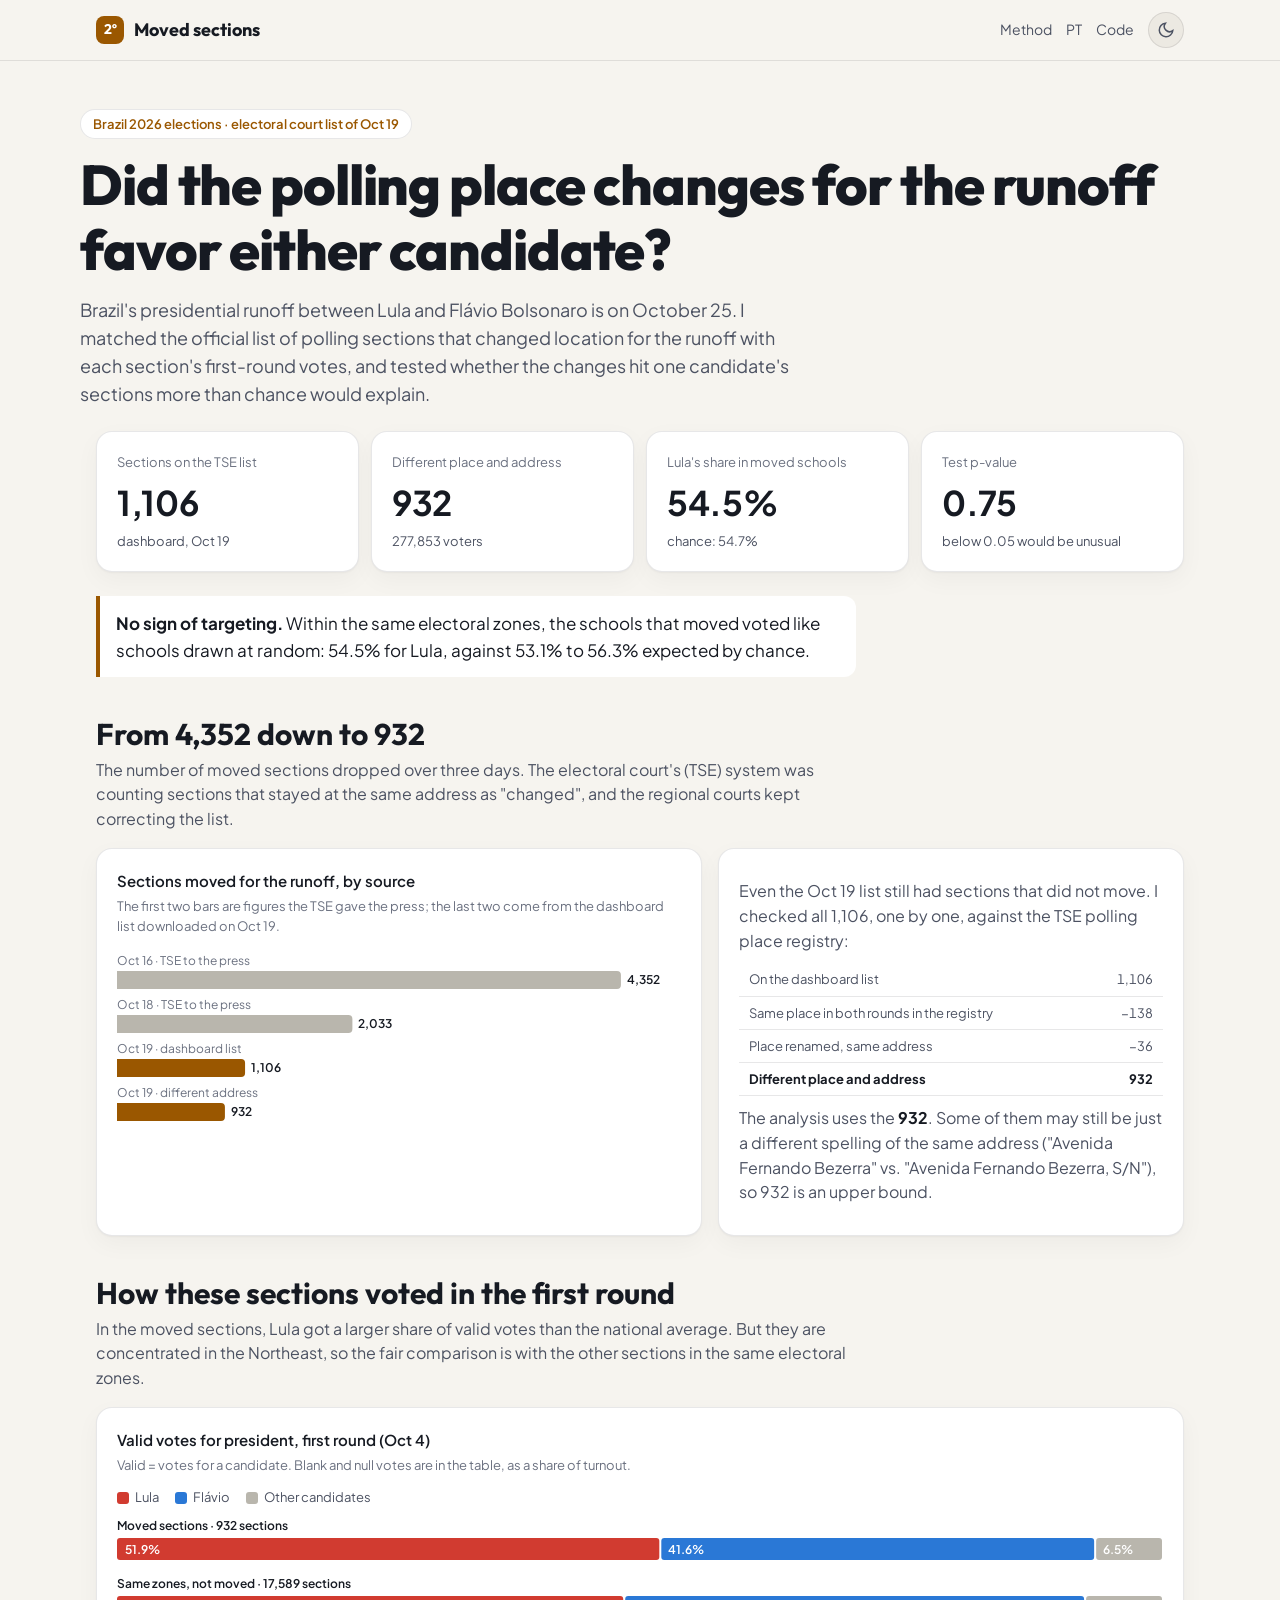
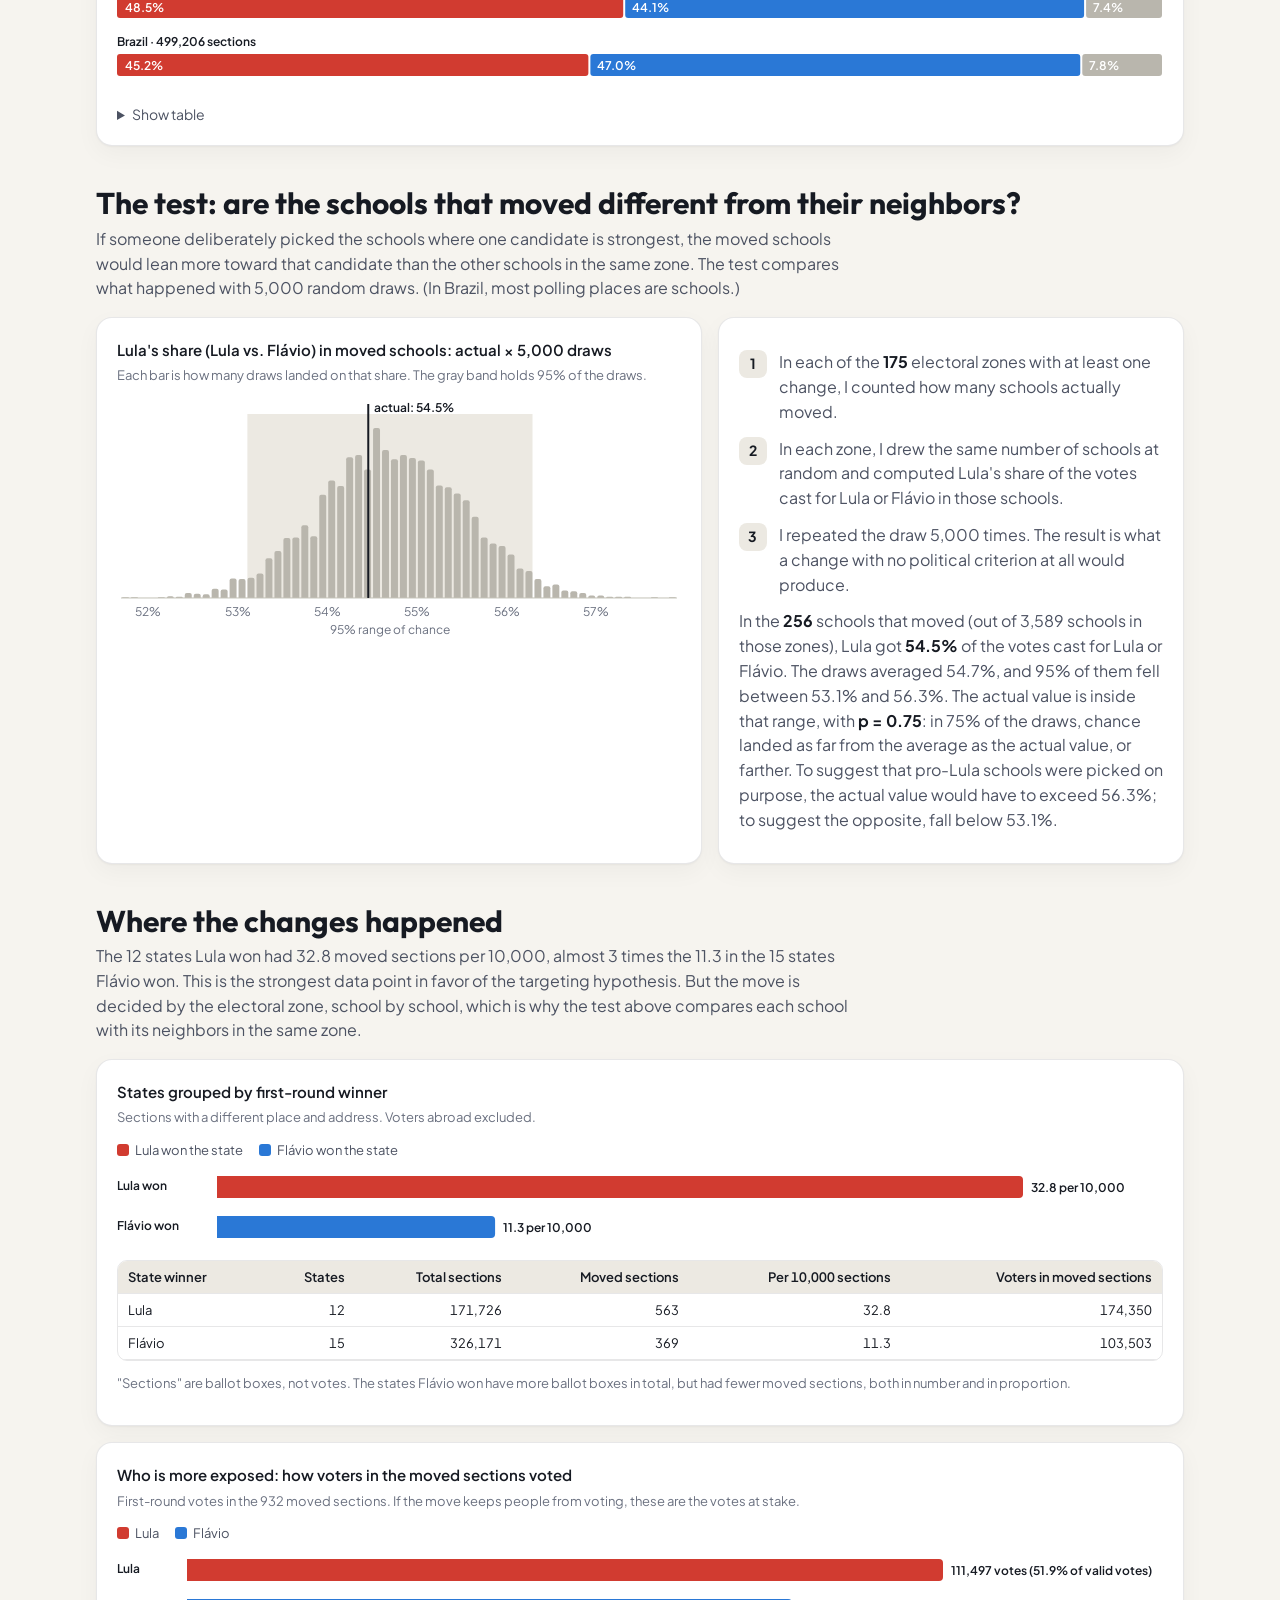
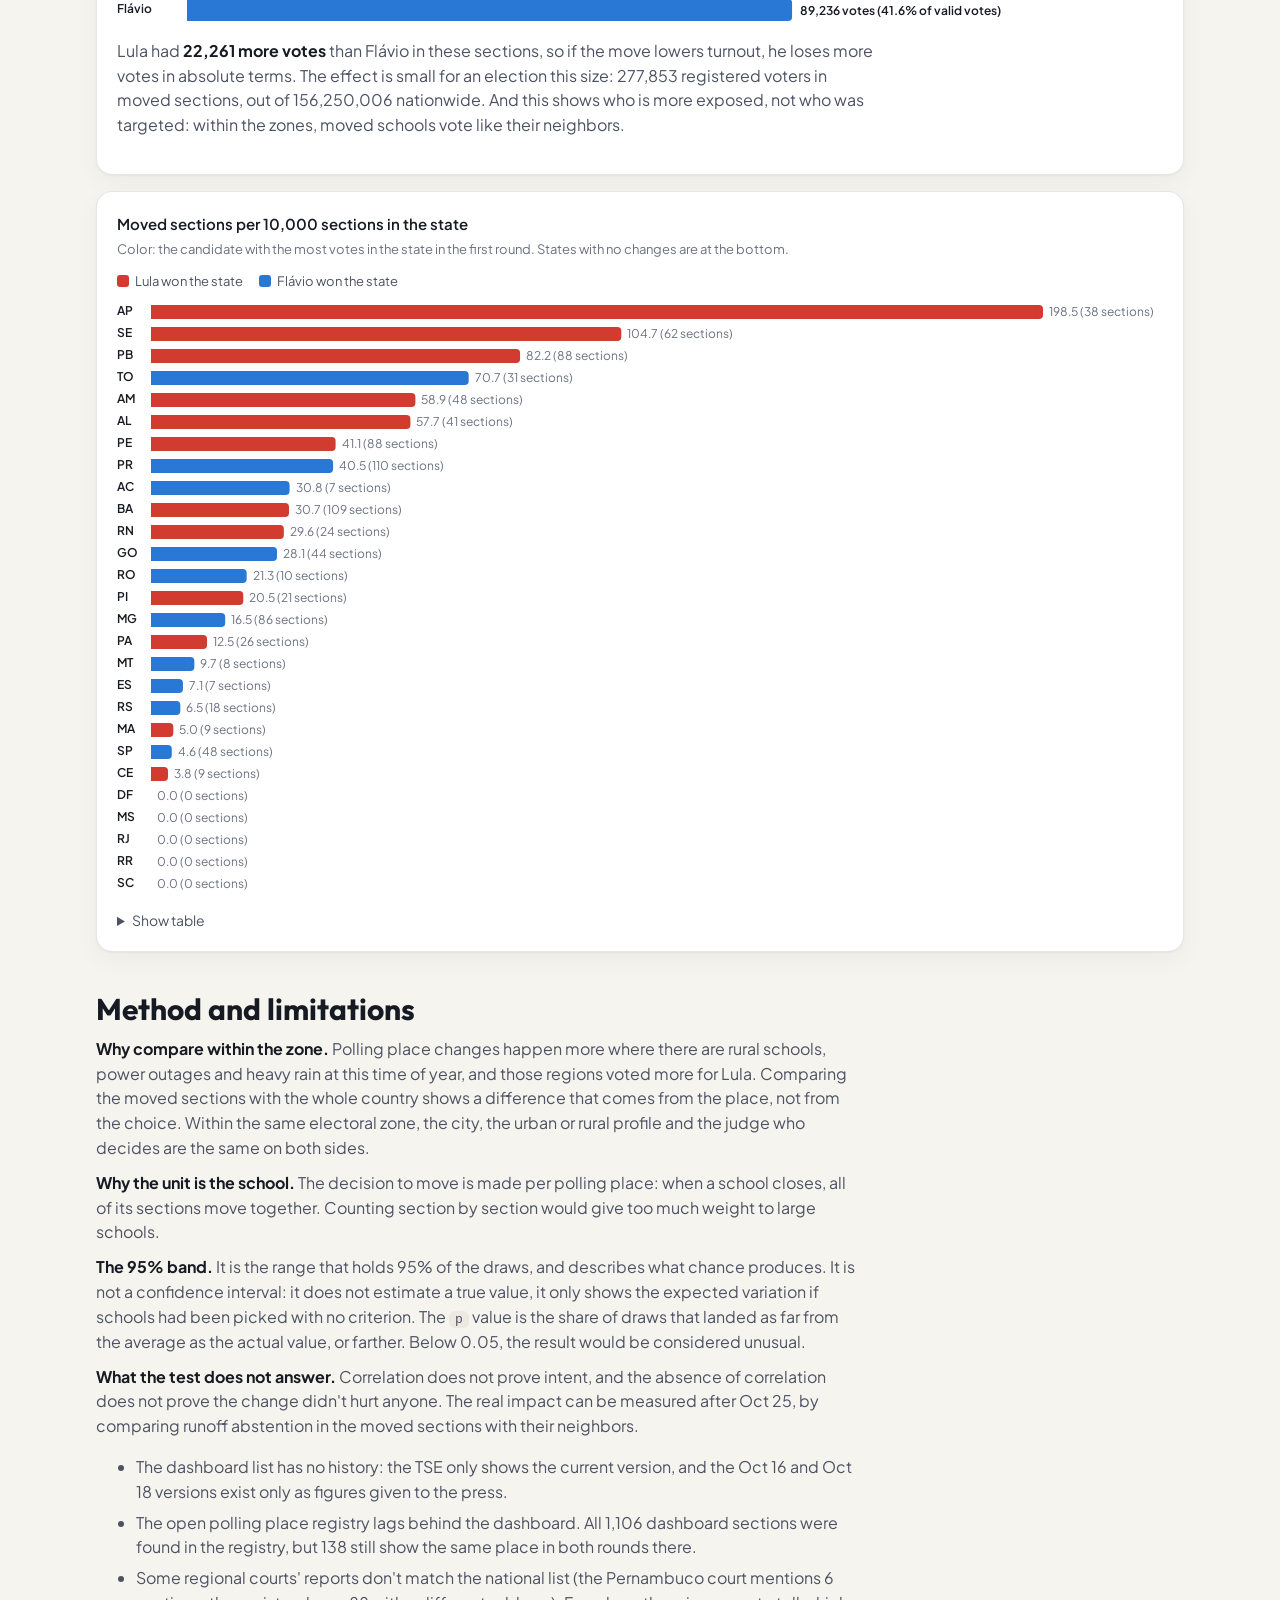
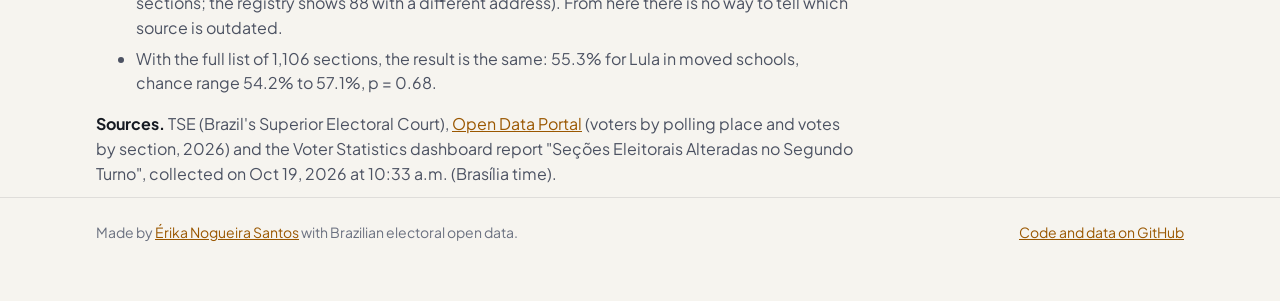
==== site/en/index.html @ f6864c17 "Adiciona a versão da página em inglês Página em site/en/ com os mesmos dados e gráficos, link PT/EN " ====
<!doctype html>
<html lang="en">
  <head>
    <meta charset="utf-8" />
    <meta name="viewport" content="width=device-width, initial-scale=1" />
    <title>Moved polling sections in Brazil's runoff</title>
    <meta name="description" content="Did the polling place changes for Brazil's 2026 presidential runoff favor either candidate? The electoral court's list matched with first-round votes, section by section, and a permutation test within each electoral zone." />
    <meta property="og:title" content="Moved polling sections in Brazil's 2026 runoff" />
    <meta property="og:description" content="Did the polling place changes favor either candidate? Brazilian electoral open data, section by section." />
    <meta property="og:type" content="website" />
    <meta name="color-scheme" content="light dark" />
    <script>
      // Tema antes do primeiro paint: escolha salva > preferência do sistema.
      (function () {
        var t = null;
        try { t = localStorage.getItem("tema"); } catch (e) {}
        if (t === "light" || t === "dark") document.documentElement.setAttribute("data-theme", t);
      })();
    </script>
    <link rel="preconnect" href="https://fonts.googleapis.com" />
    <link rel="preconnect" href="https://fonts.gstatic.com" crossorigin />
    <link href="https://fonts.googleapis.com/css2?family=Outfit:wght@600;700;800&family=Plus+Jakarta+Sans:wght@400;500;600;700&display=swap" rel="stylesheet" />
    <link rel="alternate" hreflang="pt-BR" href="../" />
    <link rel="stylesheet" href="../style.css" />
  </head>
  <body>
    <header class="topo">
      <div class="wrap">
        <a class="marca" href="./"><span>2º</span>Moved sections</a>
        <nav>
          <a href="#metodo">Method</a>
          <a href="../" lang="pt-BR" hreflang="pt-BR" title="Versão em português">PT</a>
          <a href="https://github.com/ErikaNSantos/secoes-2turno-2026">Code</a>
          <button class="btn-tema" id="btn-tema" type="button" aria-label="Toggle theme"></button>
        </nav>
      </div>
    </header>

    <div class="wrap abertura">
      <span class="selo">Brazil 2026 elections · electoral court list of Oct 19</span>
      <h1>Did the polling place changes for the runoff favor either candidate?</h1>
      <p>Brazil's presidential runoff between Lula and Flávio Bolsonaro is on October 25. I matched the official list of polling sections that changed location for the runoff with each section's first-round votes, and tested whether the changes hit one candidate's sections more than chance would explain.</p>
    </div>

    <main class="wrap">
      <div class="tiles" id="tiles"></div>

      <div class="veredito" id="veredito"></div>

      <section class="bloco">
        <h2>From 4,352 down to 932</h2>
        <p class="lead">The number of moved sections dropped over three days. The electoral court's (TSE) system was counting sections that stayed at the same address as "changed", and the regional courts kept correcting the list.</p>
        <div class="grade-2">
          <div class="cartao">
            <p class="titulo-grafico">Sections moved for the runoff, by source</p>
            <p class="sub-grafico">The first two bars are figures the TSE gave the press; the last two come from the dashboard list downloaded on Oct 19.</p>
            <div class="grafico" id="g-funil"></div>
          </div>
          <div class="cartao texto">
            <p>Even the Oct 19 list still had sections that did not move. I checked all 1,106, one by one, against the TSE polling place registry:</p>
            <div id="limpeza"></div>
            <p>The analysis uses the <strong>932</strong>. Some of them may still be just a different spelling of the same address ("Avenida Fernando Bezerra" vs. "Avenida Fernando Bezerra, S/N"), so 932 is an upper bound.</p>
          </div>
        </div>
      </section>

      <section class="bloco">
        <h2>How these sections voted in the first round</h2>
        <p class="lead">In the moved sections, Lula got a larger share of valid votes than the national average. But they are concentrated in the Northeast, so the fair comparison is with the other sections in the same electoral zones.</p>
        <div class="cartao">
          <p class="titulo-grafico">Valid votes for president, first round (Oct 4)</p>
          <p class="sub-grafico">Valid = votes for a candidate. Blank and null votes are in the table, as a share of turnout.</p>
          <div class="legenda" id="leg-votos"></div>
          <div class="grafico" id="g-votos"></div>
          <details class="tabela"><summary>Show table</summary><div class="tabela-rolagem" id="t-votos"></div></details>
        </div>
      </section>

      <section class="bloco">
        <h2>The test: are the schools that moved different from their neighbors?</h2>
        <p class="lead">If someone deliberately picked the schools where one candidate is strongest, the moved schools would lean more toward that candidate than the other schools in the same zone. The test compares what happened with 5,000 random draws. (In Brazil, most polling places are schools.)</p>
        <div class="grade-2">
          <div class="cartao">
            <p class="titulo-grafico">Lula's share (Lula vs. Flávio) in moved schools: actual × 5,000 draws</p>
            <p class="sub-grafico">Each bar is how many draws landed on that share. The gray band holds 95% of the draws.</p>
            <div class="grafico" id="g-perm"></div>
          </div>
          <div class="cartao texto">
            <ol class="passos">
              <li>In each of the <strong id="n-zonas"></strong> electoral zones with at least one change, I counted how many schools actually moved.</li>
              <li>In each zone, I drew the same number of schools at random and computed Lula's share of the votes cast for Lula or Flávio in those schools.</li>
              <li>I repeated the draw 5,000 times. The result is what a change with no political criterion at all would produce.</li>
            </ol>
            <p id="txt-perm"></p>
          </div>
        </div>
      </section>

      <section class="bloco">
        <h2>Where the changes happened</h2>
        <p class="lead" id="lead-estados"></p>
        <div class="cartao" style="margin-bottom:16px">
          <p class="titulo-grafico">States grouped by first-round winner</p>
          <p class="sub-grafico">Sections with a different place and address. Voters abroad excluded.</p>
          <div class="legenda" id="leg-vencedor"></div>
          <div class="grafico" id="g-vencedor"></div>
          <div class="tabela-rolagem" id="t-vencedor" style="margin-top:12px"></div>
          <p class="sub-grafico" style="margin-top:12px">"Sections" are ballot boxes, not votes. The states Flávio won have more ballot boxes in total, but had fewer moved sections, both in number and in proportion.</p>
        </div>
        <div class="cartao" style="margin-bottom:16px">
          <p class="titulo-grafico">Who is more exposed: how voters in the moved sections voted</p>
          <p class="sub-grafico">First-round votes in the 932 moved sections. If the move keeps people from voting, these are the votes at stake.</p>
          <div class="legenda" id="leg-expostos"></div>
          <div class="grafico" id="g-expostos"></div>
          <p class="texto" id="txt-expostos" style="margin-top:8px"></p>
        </div>
        <div class="cartao">
          <p class="titulo-grafico">Moved sections per 10,000 sections in the state</p>
          <p class="sub-grafico">Color: the candidate with the most votes in the state in the first round. States with no changes are at the bottom.</p>
          <div class="legenda" id="leg-estados"></div>
          <div class="grafico" id="g-estados"></div>
          <details class="tabela"><summary>Show table</summary><div class="tabela-rolagem" id="t-estados"></div></details>
        </div>
      </section>

      <section class="bloco" id="metodo">
        <h2>Method and limitations</h2>
        <div class="texto metodo">
          <p><strong>Why compare within the zone.</strong> Polling place changes happen more where there are rural schools, power outages and heavy rain at this time of year, and those regions voted more for Lula. Comparing the moved sections with the whole country shows a difference that comes from the place, not from the choice. Within the same electoral zone, the city, the urban or rural profile and the judge who decides are the same on both sides.</p>
          <p><strong>Why the unit is the school.</strong> The decision to move is made per polling place: when a school closes, all of its sections move together. Counting section by section would give too much weight to large schools.</p>
          <p><strong>The 95% band.</strong> It is the range that holds 95% of the draws, and describes what chance produces. It is not a confidence interval: it does not estimate a true value, it only shows the expected variation if schools had been picked with no criterion. The <code>p</code> value is the share of draws that landed as far from the average as the actual value, or farther. Below 0.05, the result would be considered unusual.</p>
          <p><strong>What the test does not answer.</strong> Correlation does not prove intent, and the absence of correlation does not prove the change didn't hurt anyone. The real impact can be measured after Oct 25, by comparing runoff abstention in the moved sections with their neighbors.</p>
          <ul>
            <li>The dashboard list has no history: the TSE only shows the current version, and the Oct 16 and Oct 18 versions exist only as figures given to the press.</li>
            <li>The open polling place registry lags behind the dashboard. All 1,106 dashboard sections were found in the registry, but 138 still show the same place in both rounds there.</li>
            <li>Some regional courts' reports don't match the national list (the Pernambuco court mentions 6 sections; the registry shows 88 with a different address). From here there is no way to tell which source is outdated.</li>
            <li>With the full list of 1,106 sections, the result is the same: <span id="txt-todas"></span>.</li>
          </ul>
          <p><strong>Sources.</strong> TSE (Brazil's Superior Electoral Court), <a href="https://dadosabertos.tse.jus.br/">Open Data Portal</a> (voters by polling place and votes by section, 2026) and the Voter Statistics dashboard report "Seções Eleitorais Alteradas no Segundo Turno", collected on Oct 19, 2026 at 10:33 a.m. (Brasília time).</p>
        </div>
      </section>
    </main>

    <footer>
      <div class="wrap">
        <span>Made by <a href="https://erikansantos.github.io">Érika Nogueira Santos</a> with Brazilian electoral open data.</span>
        <a href="https://github.com/ErikaNSantos/secoes-2turno-2026">Code and data on GitHub</a>
      </div>
    </footer>

    <div class="tooltip" id="tooltip" role="status" aria-live="polite"></div>
    <script src="../app.js"></script>
  </body>
</html>
---- site/style.css ----
/* Seções alteradas no 2º turno. Mesmos tons do portfólio (papel / grafite + âmbar) para a interface;
   cores de dado validadas para daltonismo nos temas claro e escuro. */

:root {
  color-scheme: light;
  --bg: #f6f4ef;
  --surface: #ffffff;
  --surface-2: #ece9e2;
  --ink: #161a22;
  --ink-2: #4c5262;
  --muted: #6b7180;
  --line: rgba(22, 26, 34, 0.1);
  --grid: #e6e3dc;
  --axis: #c3c2b7;
  --accent: #9a5700; /* âmbar escuro: 5,1:1 sobre o fundo */
  --accent-ink: #ffffff;
  --series-1: #2a78d6; /* azul */
  --series-2: #eb6834; /* laranja */
  --lula: #d13b30; /* vermelho */
  --flavio: #2a78d6; /* azul */
  --series-3: #1baf7a; /* verde-água: 3º espaço da paleta validada */
  --neutral: #b9b6ad; /* barras sem destaque */
  --seq-0: #cde2fb;
  --seq-1: #9ec5f4;
  --seq-2: #6da7ec;
  --seq-3: #3987e5;
  --seq-4: #256abf;
  --seq-5: #184f95;
  --seq-6: #0d366b;
  --good: #006300;
  --bad: #b3261e;
  --shadow: 0 1px 2px rgba(22, 26, 34, 0.04), 0 8px 24px rgba(22, 26, 34, 0.04);
}

@media (prefers-color-scheme: dark) {
  :root:not([data-theme="light"]) {
    color-scheme: dark;
    --bg: #0b0e14;
    --surface: #161c26;
    --surface-2: #1e2532;
    --ink: #eef0f4;
    --ink-2: #b4bacb;
    --muted: #8b93a7;
    --line: rgba(255, 255, 255, 0.08);
    --grid: #262d3a;
    --axis: #3a4252;
    --accent: #f0a028;
    --accent-ink: #0b0e14;
    --series-1: #3987e5;
    --series-2: #d95926;
    --lula: #e5534b;
    --flavio: #3987e5;
    --series-3: #199e70;
    --neutral: #4a5163;
    --seq-0: #13233b;
    --seq-1: #104281;
    --seq-2: #1c5cab;
    --seq-3: #2a78d6;
    --seq-4: #5598e7;
    --seq-5: #86b6ef;
    --seq-6: #cde2fb;
    --good: #2fbf4a;
    --bad: #ff8a80;
    --shadow: none;
  }
}

:root[data-theme="dark"] {
  color-scheme: dark;
  --bg: #0b0e14;
  --surface: #161c26;
  --surface-2: #1e2532;
  --ink: #eef0f4;
  --ink-2: #b4bacb;
  --muted: #8b93a7;
  --line: rgba(255, 255, 255, 0.08);
  --grid: #262d3a;
  --axis: #3a4252;
  --accent: #f0a028;
  --accent-ink: #0b0e14;
  --series-1: #3987e5;
  --series-2: #d95926;
  --lula: #e5534b;
  --flavio: #3987e5;
  --series-3: #199e70;
  --neutral: #4a5163;
  --seq-0: #13233b;
  --seq-1: #104281;
  --seq-2: #1c5cab;
  --seq-3: #2a78d6;
  --seq-4: #5598e7;
  --seq-5: #86b6ef;
  --seq-6: #cde2fb;
  --good: #2fbf4a;
  --bad: #ff8a80;
  --shadow: none;
}

* { box-sizing: border-box; }
html { -webkit-text-size-adjust: 100%; }
body {
  margin: 0;
  background: var(--bg);
  color: var(--ink);
  font-family: "Plus Jakarta Sans", system-ui, -apple-system, "Segoe UI", sans-serif;
  font-size: 16px;
  line-height: 1.55;
  -webkit-font-smoothing: antialiased;
}
h1, h2, h3 { font-family: "Outfit", "Plus Jakarta Sans", system-ui, sans-serif; line-height: 1.15; margin: 0; }
a { color: var(--accent); }
button, select { font: inherit; color: inherit; }

.wrap { max-width: 1120px; margin: 0 auto; padding: 0 16px; }

/* Cabeçalho */
.topo { border-bottom: 1px solid var(--line); background: color-mix(in srgb, var(--bg) 85%, transparent); position: sticky; top: 0; z-index: 20; backdrop-filter: blur(10px); }
.topo .wrap { display: flex; align-items: center; justify-content: space-between; gap: 12px; height: 60px; }
.marca { font-family: "Outfit", sans-serif; font-weight: 700; font-size: 18px; color: var(--ink); text-decoration: none; display: flex; align-items: center; gap: 10px; }
.marca span { width: 28px; height: 28px; border-radius: 8px; background: var(--accent); color: var(--accent-ink); display: grid; place-items: center; font-size: 14px; }
.topo nav { display: flex; align-items: center; gap: 14px; font-size: 14px; }
.topo nav a { color: var(--ink-2); text-decoration: none; }
.topo nav a:hover { color: var(--ink); }
.btn-tema { width: 36px; height: 36px; border-radius: 999px; border: 1px solid var(--line); background: var(--surface-2); cursor: pointer; display: grid; place-items: center; color: var(--ink-2); }
.btn-tema:hover { color: var(--ink); }

.abertura { padding: 48px 0 24px; }
.abertura .selo { display: inline-block; font-size: 13px; font-weight: 600; color: var(--accent); border: 1px solid var(--line); border-radius: 999px; padding: 4px 12px; background: var(--surface); }
.abertura h1 { font-size: clamp(32px, 6vw, 56px); font-weight: 800; margin-top: 14px; letter-spacing: -0.02em; }
.abertura p { color: var(--ink-2); font-size: 18px; max-width: 720px; margin: 14px 0 0; }


main { padding: 24px 0 64px; }
section.bloco { margin-top: 40px; }
.bloco > h2 { font-size: clamp(22px, 3.2vw, 30px); font-weight: 700; }
.bloco > .lead { color: var(--ink-2); margin: 6px 0 16px; max-width: 760px; }

.cartao { background: var(--surface); border: 1px solid var(--line); border-radius: 16px; padding: 20px; box-shadow: var(--shadow); }
.grade-2 { display: grid; grid-template-columns: 1.3fr 1fr; gap: 16px; }
@media (max-width: 860px) { .grade-2 { grid-template-columns: 1fr; } }

/* Indicadores */
.tiles { display: grid; grid-template-columns: repeat(4, 1fr); gap: 12px; }
@media (max-width: 860px) { .tiles { grid-template-columns: repeat(2, 1fr); } }
@media (max-width: 420px) { .tiles { grid-template-columns: 1fr; } }
.tile .rotulo { font-size: 13px; color: var(--muted); }
.tile .valor { font-size: clamp(26px, 4vw, 34px); font-weight: 700; margin-top: 4px; letter-spacing: -0.01em; }
.tile .detalhe { font-size: 13px; color: var(--ink-2); margin-top: 2px; }
.sobe { color: var(--bad); }
.desce { color: var(--good); }

/* Gráficos */
.grafico { position: relative; width: 100%; }
.grafico svg { display: block; width: 100%; height: auto; overflow: visible; }
.grafico text { fill: var(--muted); font-size: 12px; font-family: inherit; }
.grafico .rotulo-forte { fill: var(--ink); font-weight: 600; }
.grafico .grade line { stroke: var(--grid); stroke-width: 1; }
.grafico .eixo path, .grafico .eixo line { stroke: var(--axis); }
.grafico .domain { display: none; }
.titulo-grafico { font-size: 15px; font-weight: 600; margin: 0 0 4px; }
.sub-grafico { font-size: 13px; color: var(--muted); margin: 0 0 12px; }

.legenda { display: flex; flex-wrap: wrap; gap: 6px 16px; font-size: 13px; color: var(--ink-2); margin-bottom: 8px; }
.legenda span { display: inline-flex; align-items: center; gap: 6px; }
.legenda i { display: inline-block; width: 16px; height: 3px; border-radius: 2px; }
.legenda i.bloco { width: 12px; height: 12px; border-radius: 3px; }

.escala { display: flex; align-items: center; gap: 8px; font-size: 12px; color: var(--muted); margin-top: 8px; }
.escala .barra { display: flex; height: 10px; flex: 0 1 220px; border-radius: 3px; overflow: hidden; }
.escala .barra i { flex: 1; }

.tooltip { position: absolute; pointer-events: none; background: var(--surface); border: 1px solid var(--line); border-radius: 10px; padding: 8px 10px; font-size: 13px; box-shadow: 0 6px 24px rgba(0, 0, 0, 0.14); min-width: 140px; opacity: 0; transition: opacity 0.1s; z-index: 5; }
.tooltip .t-titulo { color: var(--muted); font-size: 12px; margin-bottom: 4px; }
.tooltip .t-linha { display: flex; align-items: center; gap: 8px; }
.tooltip .t-linha b { color: var(--ink); font-size: 14px; }
.tooltip .t-linha span { color: var(--ink-2); }
.tooltip i { display: inline-block; width: 12px; height: 3px; border-radius: 2px; }

details.tabela { margin-top: 12px; font-size: 14px; }
details.tabela summary { cursor: pointer; color: var(--ink-2); }
.tabela-rolagem { max-height: 320px; overflow: auto; margin-top: 8px; border: 1px solid var(--line); border-radius: 10px; }
table { border-collapse: collapse; width: 100%; font-size: 13px; }
th, td { padding: 6px 10px; text-align: left; border-bottom: 1px solid var(--line); white-space: nowrap; }
th { position: sticky; top: 0; background: var(--surface-2); font-weight: 600; }
td.num, th.num { text-align: right; font-variant-numeric: tabular-nums; }

.aviso { font-size: 13px; color: var(--ink-2); background: var(--surface-2); border-radius: 10px; padding: 10px 12px; margin-top: 12px; }
.metodo { color: var(--ink-2); }
.metodo li { margin: 6px 0; }
.metodo code { font-size: 13px; background: var(--surface-2); padding: 1px 6px; border-radius: 6px; }

footer { border-top: 1px solid var(--line); padding: 24px 0 40px; color: var(--muted); font-size: 14px; }
footer .wrap { display: flex; flex-wrap: wrap; justify-content: space-between; gap: 12px; }

.carregando { opacity: 0.5; transition: opacity 0.2s; }
.sr-only { position: absolute; width: 1px; height: 1px; overflow: hidden; clip: rect(0 0 0 0); white-space: nowrap; }



@media (max-width: 700px) { .topo .wrap { height: 56px; } .marca { font-size: 16px; } }

/* Texto corrido do estudo de caso */
.texto { max-width: 760px; color: var(--ink-2); }
.texto p { margin: 10px 0; }
.texto strong { color: var(--ink); }
.passos { counter-reset: passo; list-style: none; padding: 0; margin: 12px 0; }
.passos li { counter-increment: passo; position: relative; padding-left: 40px; margin: 12px 0; }
.passos li::before { content: counter(passo); position: absolute; left: 0; top: 0; width: 28px; height: 28px; border-radius: 8px; background: var(--surface-2); color: var(--ink); font-weight: 700; display: grid; place-items: center; font-size: 14px; }
.veredito { border-left: 4px solid var(--accent); padding: 14px 16px; background: var(--surface); border-radius: 0 12px 12px 0; margin-top: 24px; max-width: 760px; }
.veredito p { margin: 0; color: var(--ink); font-size: 17px; }
.grafico .faixa { fill: var(--surface-2); }
.grafico .linha-obs { stroke: var(--ink); stroke-width: 2; }
.grafico .barra { transition: opacity 0.1s; }
.grafico .barra.apagada { opacity: 0.35; }
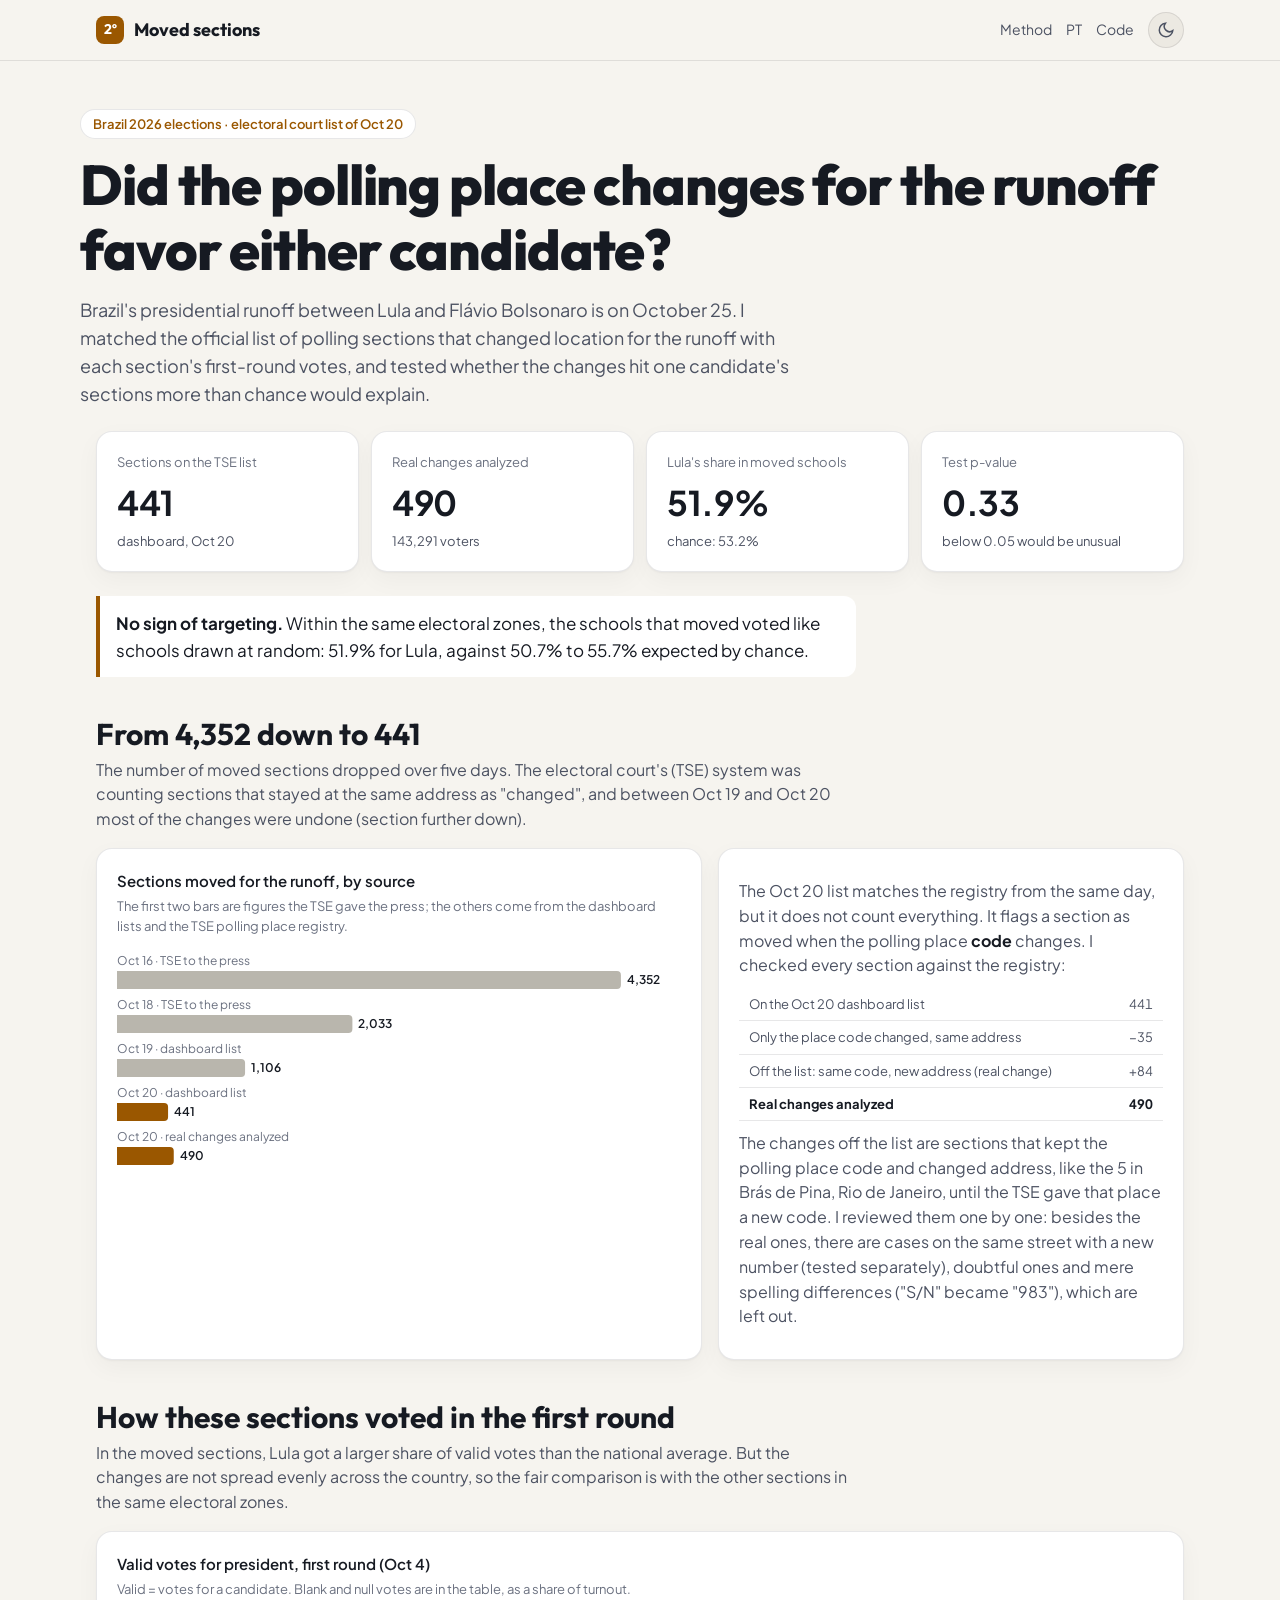
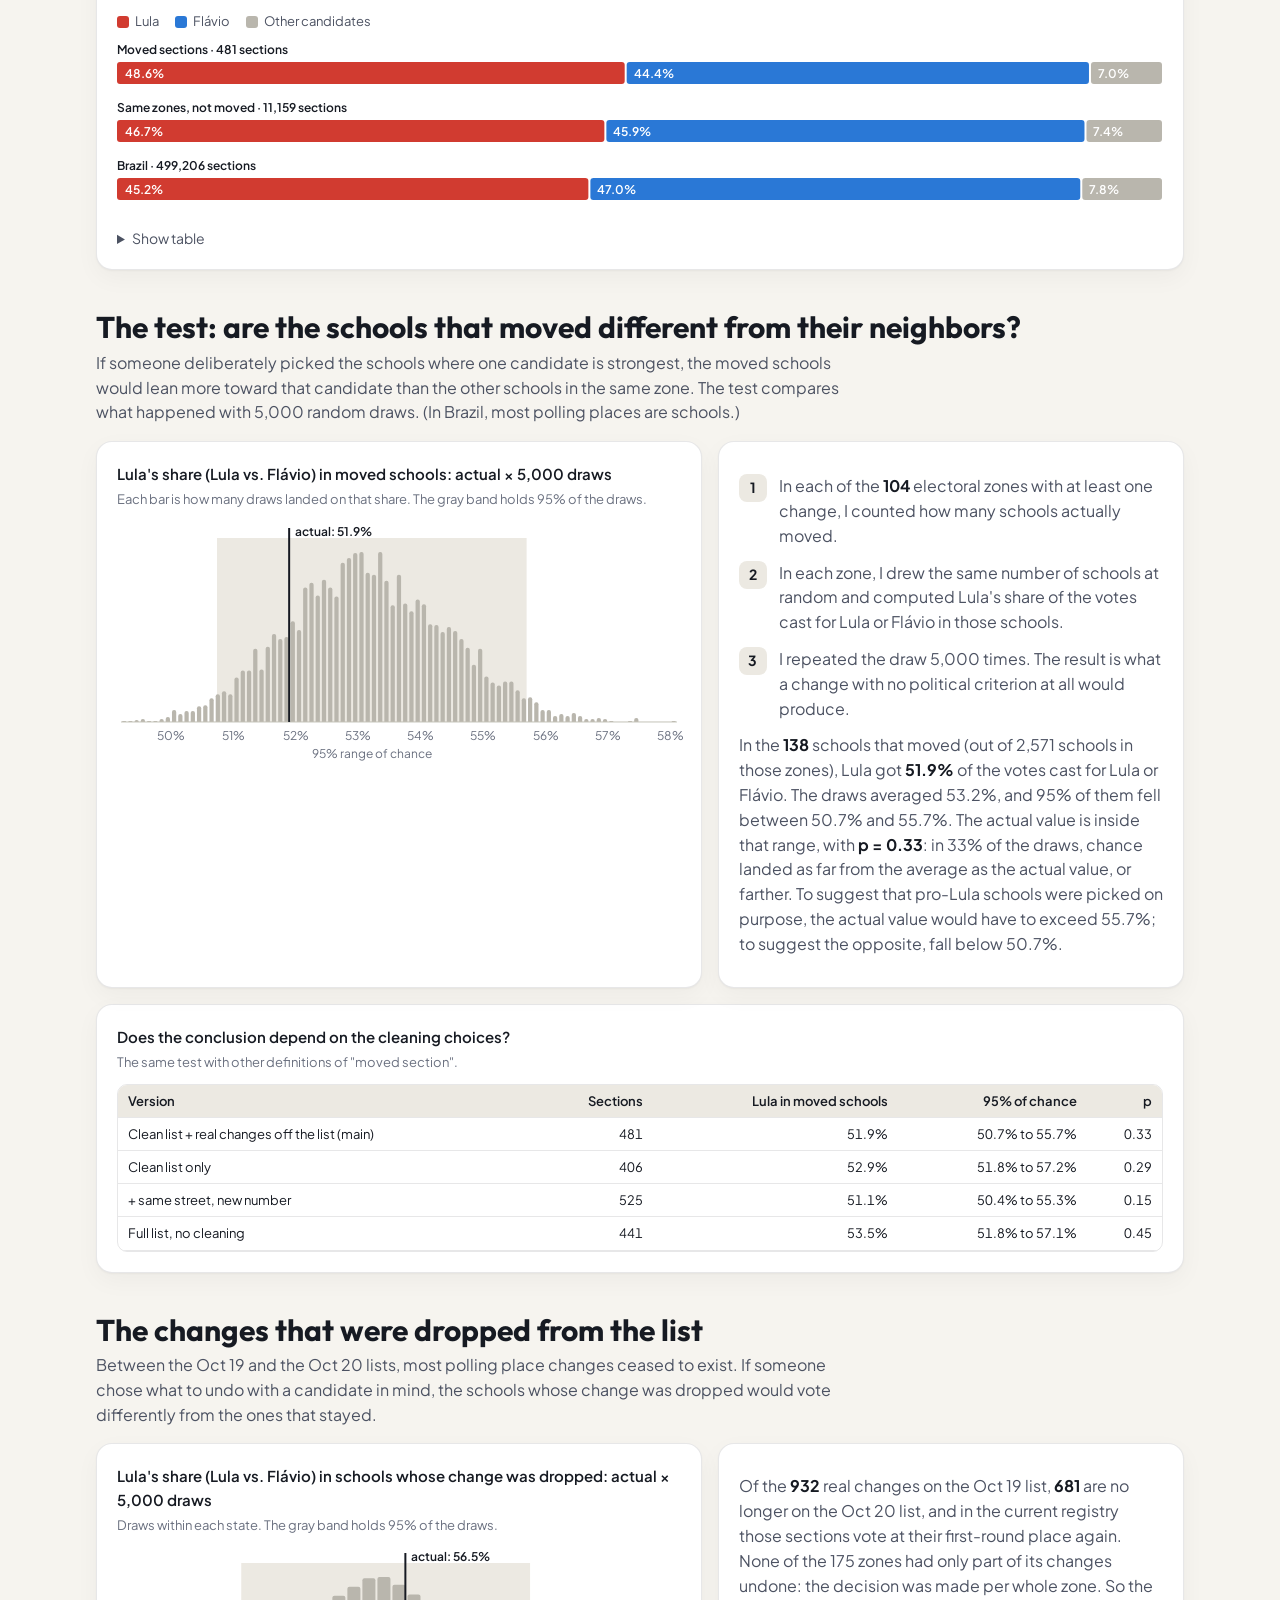
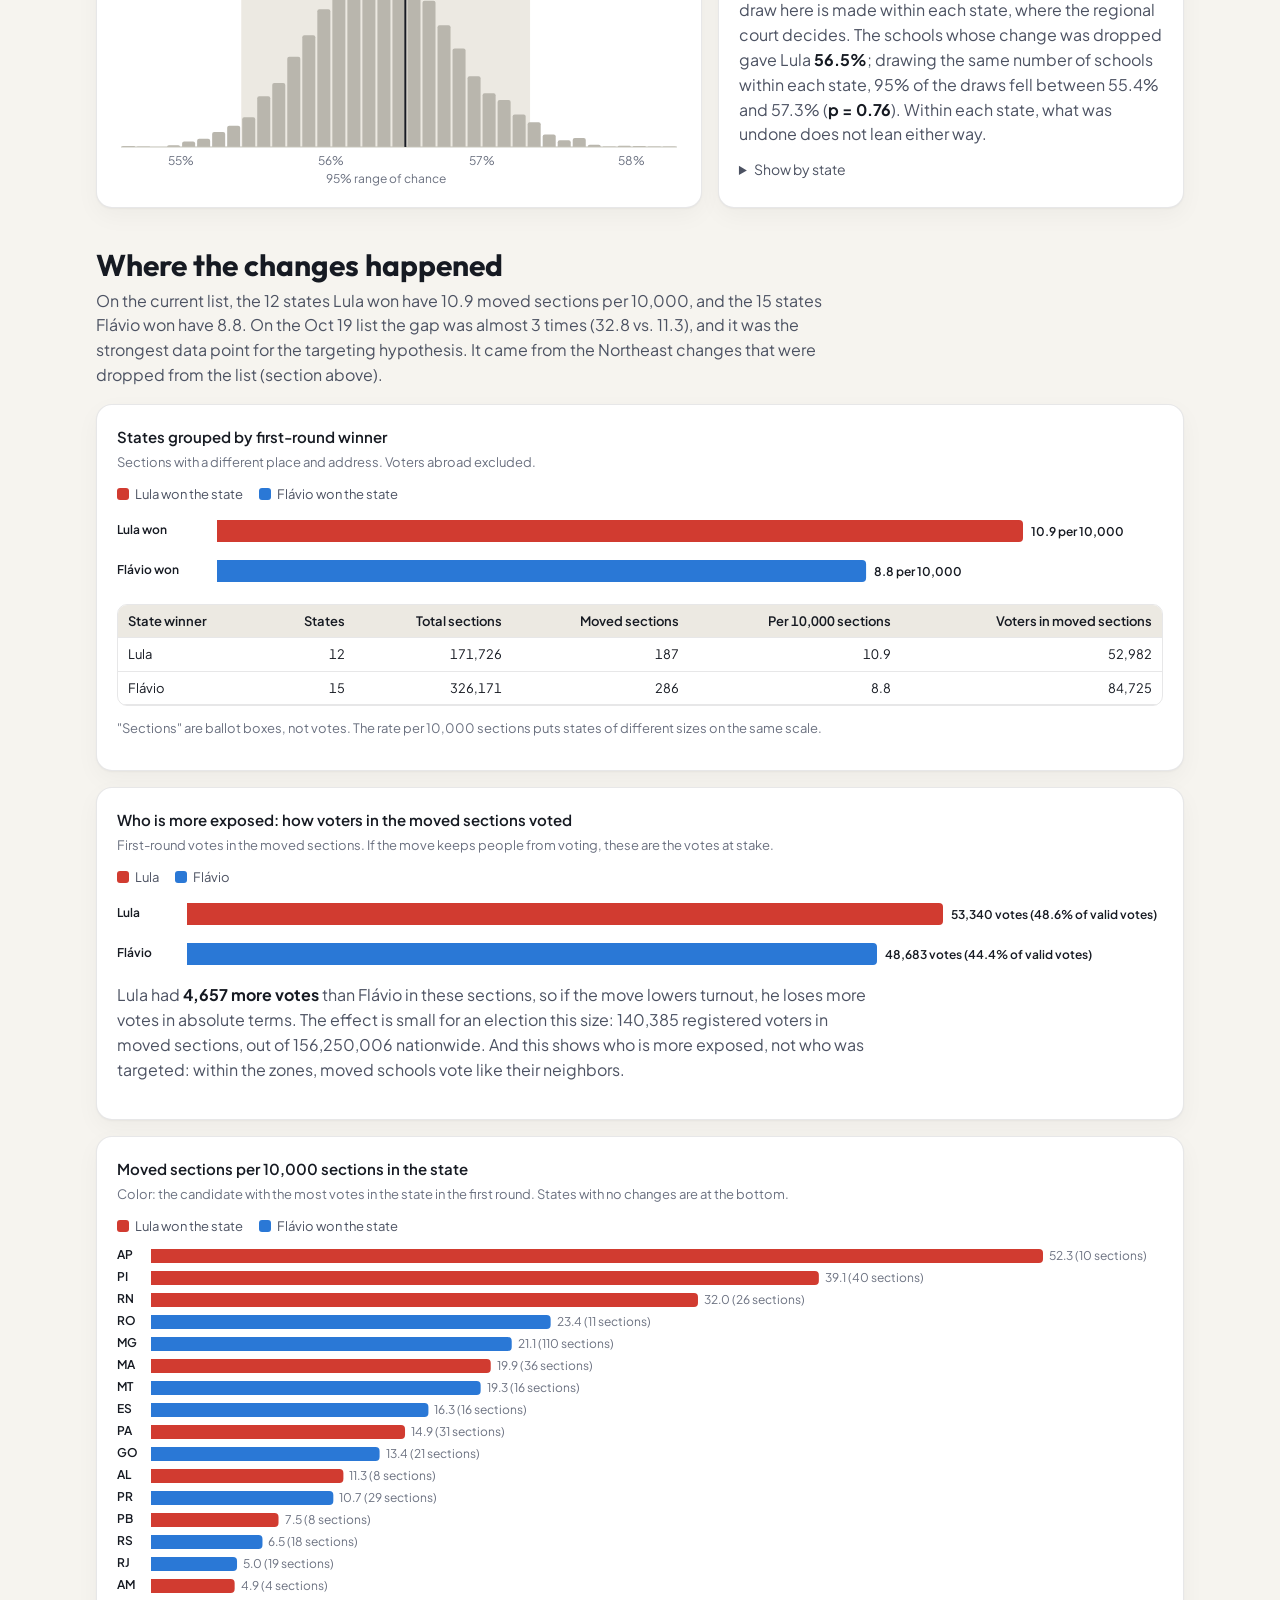
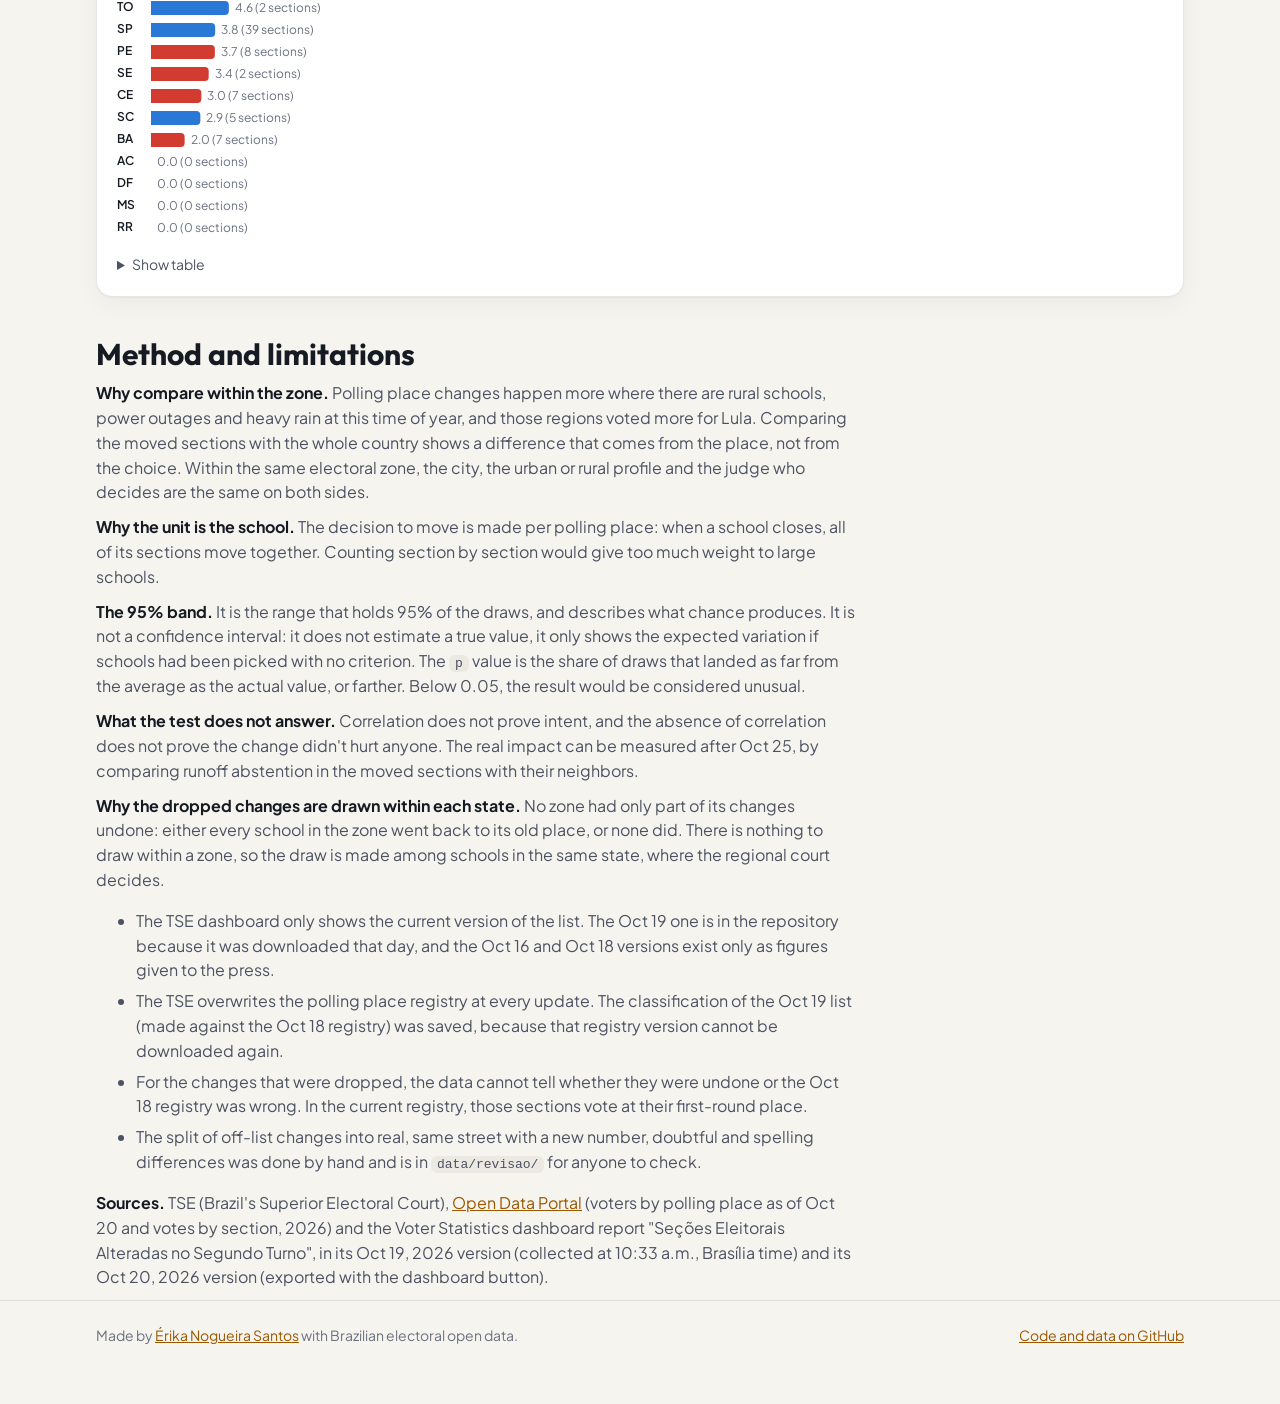
==== commit 60094303: "Atualiza a análise para a lista de 20/10 e testa as mudanças desfeitas A lista de 20/10 (441 seções)" ====
--- a/site/en/index.html
+++ b/site/en/index.html
@@ -37,7 +37,7 @@
     </header>
 
     <div class="wrap abertura">
-      <span class="selo">Brazil 2026 elections · electoral court list of Oct 19</span>
+      <span class="selo">Brazil 2026 elections · electoral court list of Oct 20</span>
       <h1>Did the polling place changes for the runoff favor either candidate?</h1>
       <p>Brazil's presidential runoff between Lula and Flávio Bolsonaro is on October 25. I matched the official list of polling sections that changed location for the runoff with each section's first-round votes, and tested whether the changes hit one candidate's sections more than chance would explain.</p>
     </div>
@@ -48,25 +48,25 @@
       <div class="veredito" id="veredito"></div>
 
       <section class="bloco">
-        <h2>From 4,352 down to 932</h2>
-        <p class="lead">The number of moved sections dropped over three days. The electoral court's (TSE) system was counting sections that stayed at the same address as "changed", and the regional courts kept correcting the list.</p>
+        <h2>From 4,352 down to 441</h2>
+        <p class="lead">The number of moved sections dropped over five days. The electoral court's (TSE) system was counting sections that stayed at the same address as "changed", and between Oct 19 and Oct 20 most of the changes were undone (section further down).</p>
         <div class="grade-2">
           <div class="cartao">
             <p class="titulo-grafico">Sections moved for the runoff, by source</p>
-            <p class="sub-grafico">The first two bars are figures the TSE gave the press; the last two come from the dashboard list downloaded on Oct 19.</p>
+            <p class="sub-grafico">The first two bars are figures the TSE gave the press; the others come from the dashboard lists and the TSE polling place registry.</p>
             <div class="grafico" id="g-funil"></div>
           </div>
           <div class="cartao texto">
-            <p>Even the Oct 19 list still had sections that did not move. I checked all 1,106, one by one, against the TSE polling place registry:</p>
+            <p>The Oct 20 list matches the registry from the same day, but it does not count everything. It flags a section as moved when the polling place <strong>code</strong> changes. I checked every section against the registry:</p>
             <div id="limpeza"></div>
-            <p>The analysis uses the <strong>932</strong>. Some of them may still be just a different spelling of the same address ("Avenida Fernando Bezerra" vs. "Avenida Fernando Bezerra, S/N"), so 932 is an upper bound.</p>
+            <p>The changes off the list are sections that kept the polling place code and changed address, like the 5 in Brás de Pina, Rio de Janeiro, until the TSE gave that place a new code. I reviewed them one by one: besides the real ones, there are cases on the same street with a new number (tested separately), doubtful ones and mere spelling differences ("S/N" became "983"), which are left out.</p>
           </div>
         </div>
       </section>
 
       <section class="bloco">
         <h2>How these sections voted in the first round</h2>
-        <p class="lead">In the moved sections, Lula got a larger share of valid votes than the national average. But they are concentrated in the Northeast, so the fair comparison is with the other sections in the same electoral zones.</p>
+        <p class="lead">In the moved sections, Lula got a larger share of valid votes than the national average. But the changes are not spread evenly across the country, so the fair comparison is with the other sections in the same electoral zones.</p>
         <div class="cartao">
           <p class="titulo-grafico">Valid votes for president, first round (Oct 4)</p>
           <p class="sub-grafico">Valid = votes for a candidate. Blank and null votes are in the table, as a share of turnout.</p>
@@ -94,6 +94,27 @@
             <p id="txt-perm"></p>
           </div>
         </div>
+        <div class="cartao" style="margin-top:16px">
+          <p class="titulo-grafico">Does the conclusion depend on the cleaning choices?</p>
+          <p class="sub-grafico">The same test with other definitions of "moved section".</p>
+          <div class="tabela-rolagem" id="t-robustez"></div>
+        </div>
+      </section>
+
+      <section class="bloco">
+        <h2>The changes that were dropped from the list</h2>
+        <p class="lead">Between the Oct 19 and the Oct 20 lists, most polling place changes ceased to exist. If someone chose what to undo with a candidate in mind, the schools whose change was dropped would vote differently from the ones that stayed.</p>
+        <div class="grade-2">
+          <div class="cartao">
+            <p class="titulo-grafico">Lula's share (Lula vs. Flávio) in schools whose change was dropped: actual × 5,000 draws</p>
+            <p class="sub-grafico">Draws within each state. The gray band holds 95% of the draws.</p>
+            <div class="grafico" id="g-saidas"></div>
+          </div>
+          <div class="cartao texto">
+            <p id="txt-saidas"></p>
+            <details class="tabela"><summary>Show by state</summary><div class="tabela-rolagem" id="t-saidas"></div></details>
+          </div>
+        </div>
       </section>
 
       <section class="bloco">
@@ -105,11 +126,11 @@
           <div class="legenda" id="leg-vencedor"></div>
           <div class="grafico" id="g-vencedor"></div>
           <div class="tabela-rolagem" id="t-vencedor" style="margin-top:12px"></div>
-          <p class="sub-grafico" style="margin-top:12px">"Sections" are ballot boxes, not votes. The states Flávio won have more ballot boxes in total, but had fewer moved sections, both in number and in proportion.</p>
+          <p class="sub-grafico" style="margin-top:12px">"Sections" are ballot boxes, not votes. The rate per 10,000 sections puts states of different sizes on the same scale.</p>
         </div>
         <div class="cartao" style="margin-bottom:16px">
           <p class="titulo-grafico">Who is more exposed: how voters in the moved sections voted</p>
-          <p class="sub-grafico">First-round votes in the 932 moved sections. If the move keeps people from voting, these are the votes at stake.</p>
+          <p class="sub-grafico">First-round votes in the moved sections. If the move keeps people from voting, these are the votes at stake.</p>
           <div class="legenda" id="leg-expostos"></div>
           <div class="grafico" id="g-expostos"></div>
           <p class="texto" id="txt-expostos" style="margin-top:8px"></p>
@@ -130,13 +151,14 @@
           <p><strong>Why the unit is the school.</strong> The decision to move is made per polling place: when a school closes, all of its sections move together. Counting section by section would give too much weight to large schools.</p>
           <p><strong>The 95% band.</strong> It is the range that holds 95% of the draws, and describes what chance produces. It is not a confidence interval: it does not estimate a true value, it only shows the expected variation if schools had been picked with no criterion. The <code>p</code> value is the share of draws that landed as far from the average as the actual value, or farther. Below 0.05, the result would be considered unusual.</p>
           <p><strong>What the test does not answer.</strong> Correlation does not prove intent, and the absence of correlation does not prove the change didn't hurt anyone. The real impact can be measured after Oct 25, by comparing runoff abstention in the moved sections with their neighbors.</p>
+          <p><strong>Why the dropped changes are drawn within each state.</strong> No zone had only part of its changes undone: either every school in the zone went back to its old place, or none did. There is nothing to draw within a zone, so the draw is made among schools in the same state, where the regional court decides.</p>
           <ul>
-            <li>The dashboard list has no history: the TSE only shows the current version, and the Oct 16 and Oct 18 versions exist only as figures given to the press.</li>
-            <li>The open polling place registry lags behind the dashboard. All 1,106 dashboard sections were found in the registry, but 138 still show the same place in both rounds there.</li>
-            <li>Some regional courts' reports don't match the national list (the Pernambuco court mentions 6 sections; the registry shows 88 with a different address). From here there is no way to tell which source is outdated.</li>
-            <li>With the full list of 1,106 sections, the result is the same: <span id="txt-todas"></span>.</li>
+            <li>The TSE dashboard only shows the current version of the list. The Oct 19 one is in the repository because it was downloaded that day, and the Oct 16 and Oct 18 versions exist only as figures given to the press.</li>
+            <li>The TSE overwrites the polling place registry at every update. The classification of the Oct 19 list (made against the Oct 18 registry) was saved, because that registry version cannot be downloaded again.</li>
+            <li>For the changes that were dropped, the data cannot tell whether they were undone or the Oct 18 registry was wrong. In the current registry, those sections vote at their first-round place.</li>
+            <li>The split of off-list changes into real, same street with a new number, doubtful and spelling differences was done by hand and is in <code>data/revisao/</code> for anyone to check.</li>
           </ul>
-          <p><strong>Sources.</strong> TSE (Brazil's Superior Electoral Court), <a href="https://dadosabertos.tse.jus.br/">Open Data Portal</a> (voters by polling place and votes by section, 2026) and the Voter Statistics dashboard report "Seções Eleitorais Alteradas no Segundo Turno", collected on Oct 19, 2026 at 10:33 a.m. (Brasília time).</p>
+          <p><strong>Sources.</strong> TSE (Brazil's Superior Electoral Court), <a href="https://dadosabertos.tse.jus.br/">Open Data Portal</a> (voters by polling place as of Oct 20 and votes by section, 2026) and the Voter Statistics dashboard report "Seções Eleitorais Alteradas no Segundo Turno", in its Oct 19, 2026 version (collected at 10:33 a.m., Brasília time) and its Oct 20, 2026 version (exported with the dashboard button).</p>
         </div>
       </section>
     </main>
--- a/site/style.css
+++ b/site/style.css
@@ -212,3 +212,4 @@
 .grafico .linha-obs { stroke: var(--ink); stroke-width: 2; }
 .grafico .barra { transition: opacity 0.1s; }
 .grafico .barra.apagada { opacity: 0.35; }
+#limpeza td { white-space: normal; }
